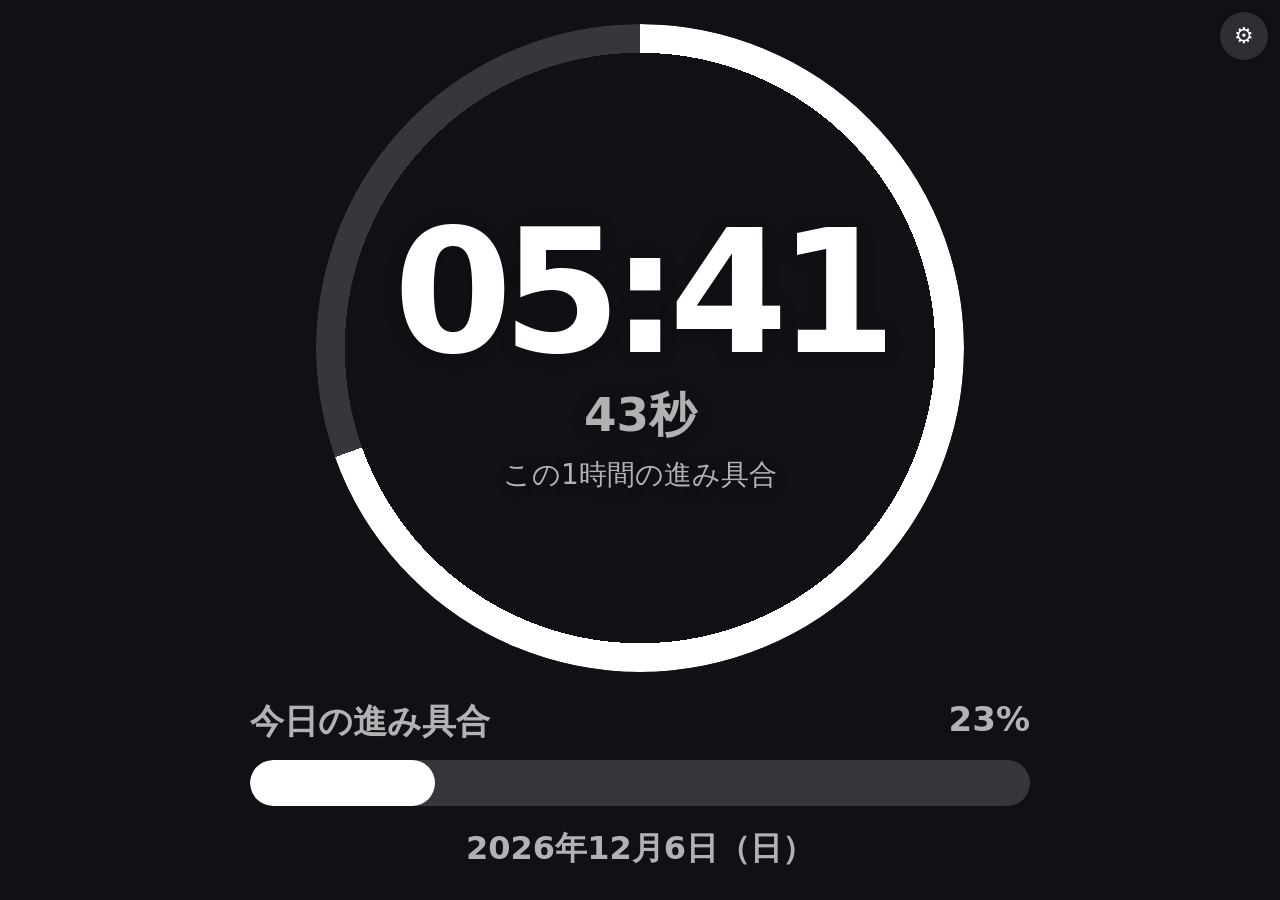
==== index.html @ ba96383a "Add files via upload" ====
<!doctype html>
<html lang="ja">
<head>
  <meta charset="utf-8" />
  <meta name="viewport" content="width=device-width, initial-scale=1, viewport-fit=cover" />
  <meta name="theme-color" content="#0f1115" />
  <meta name="apple-mobile-web-app-capable" content="yes" />
  <meta name="apple-mobile-web-app-status-bar-style" content="black-translucent" />
  <meta name="apple-mobile-web-app-title" content="見える時計" />

  <title>見える時計</title>

  <link rel="manifest" href="./manifest.json" />
  <link rel="apple-touch-icon" href="./apple-touch-icon.png" />
  <link rel="icon" href="./icon.svg" type="image/svg+xml" />
  <link rel="stylesheet" href="./style.css" />
</head>
<body>
  <div class="second-layer" id="secondLayer" aria-hidden="true"></div>

  <main class="clock" id="clock">
    <section class="ring" aria-label="この1時間の進み具合">
      <div class="ring-visual" id="hourRing" aria-hidden="true"></div>

      <div class="center">
        <div class="time" id="time">00:00</div>
        <div class="seconds" id="seconds">00秒</div>
        <div class="caption">この1時間の進み具合</div>
      </div>
    </section>

    <section class="day">
      <div class="day-head">
        <span>今日の進み具合</span>
        <span id="dayPercent">0%</span>
      </div>
      <div class="day-bar" aria-hidden="true">
        <div class="day-fill" id="dayFill"></div>
      </div>
      <div class="date" id="date">0000年0月0日</div>
    </section>
  </main>

  <div class="controls" id="controls">
    <button class="icon-button" id="settingsButton" type="button" aria-label="色の設定を開く">⚙</button>
  </div>

  <aside class="panel" id="panel" aria-label="色の設定">
    <div class="panel-title">色の設定</div>

    <label class="row">
      <span>背景</span>
      <input id="bgColor" type="color" />
    </label>

    <label class="row">
      <span>せり上がり</span>
      <input id="riseColor" type="color" />
    </label>

    <label class="row">
      <span>せり上がり濃さ</span>
      <input id="riseOpacity" type="range" min="0" max="45" step="1" />
    </label>

    <label class="row">
      <span>文字</span>
      <input id="textColor" type="color" />
    </label>

    <label class="row">
      <span>円・バー</span>
      <input id="accentColor" type="color" />
    </label>

    <button class="reset" id="resetButton" type="button">初期色に戻す</button>
  </aside>

  <script src="./script.js" defer></script>
</body>
</html>
---- style.css ----
:root {
  --bg: #0f1115;
  --text: #ffffff;
  --muted: rgba(255, 255, 255, 0.68);
  --track: rgba(255, 255, 255, 0.16);
  --accent: #ffffff;
  --rise: rgba(255, 255, 255, 0.14);
  --hour-deg: 0deg;
  --day-percent: 0%;
}

* {
  box-sizing: border-box;
}

html,
body {
  margin: 0;
  min-height: 100%;
  background: var(--bg);
  color: var(--text);
  font-family: system-ui, -apple-system, BlinkMacSystemFont, "Segoe UI", sans-serif;
}

body {
  width: 100vw;
  min-height: 100vh;
  min-height: 100svh;
  overflow: hidden;
  display: grid;
  place-items: center;
  padding:
    calc(14px + env(safe-area-inset-top))
    calc(14px + env(safe-area-inset-right))
    calc(14px + env(safe-area-inset-bottom))
    calc(14px + env(safe-area-inset-left));
}

.second-layer {
  position: fixed;
  inset: auto 0 0 0;
  height: 100vh;
  height: 100svh;
  background: var(--rise);
  transform: scaleY(0);
  transform-origin: bottom;
  animation: rise-minute 60s linear infinite;
  pointer-events: none;
  z-index: 0;
}

@keyframes rise-minute {
  from { transform: scaleY(0); }
  to { transform: scaleY(1); }
}

.clock {
  position: relative;
  z-index: 1;
  width: min(96vw, 980px);
  height: min(96svh, 980px);
  display: grid;
  grid-template-rows: minmax(0, 1fr) auto;
  gap: clamp(14px, 2.4vmin, 28px);
  align-items: center;
  justify-items: center;
}

.ring {
  position: relative;
  width: min(82vw, 72svh, 720px);
  aspect-ratio: 1;
  display: grid;
  place-items: center;
}

.ring-visual {
  position: absolute;
  inset: 0;
  border-radius: 50%;
  background: conic-gradient(var(--accent) var(--hour-deg), var(--track) 0deg);
  -webkit-mask: radial-gradient(farthest-side, transparent calc(100% - clamp(18px, 3.2vmin, 34px)), #000 0);
  mask: radial-gradient(farthest-side, transparent calc(100% - clamp(18px, 3.2vmin, 34px)), #000 0);
}

.center {
  width: 82%;
  text-align: center;
  line-height: 1;
  text-shadow: 0 2px 18px rgba(0, 0, 0, 0.2);
}

.time {
  font-size: clamp(76px, 19vmin, 180px);
  font-weight: 800;
  letter-spacing: -0.06em;
  font-variant-numeric: tabular-nums;
}

.seconds {
  margin-top: clamp(8px, 1.6vmin, 18px);
  font-size: clamp(24px, 5.2vmin, 52px);
  font-weight: 700;
  font-variant-numeric: tabular-nums;
  color: var(--muted);
}

.caption {
  margin-top: clamp(12px, 2.4vmin, 24px);
  font-size: clamp(15px, 3.2vmin, 28px);
  color: var(--muted);
}

.day {
  width: min(92vw, 780px);
  padding-bottom: clamp(4px, 1.2vmin, 14px);
}

.day-head {
  display: flex;
  justify-content: space-between;
  gap: 14px;
  margin-bottom: clamp(10px, 1.6vmin, 16px);
  font-size: clamp(18px, 3.8vmin, 34px);
  color: var(--muted);
  font-weight: 650;
}

.day-bar {
  height: clamp(24px, 5.2vmin, 46px);
  border-radius: 999px;
  overflow: hidden;
  background: var(--track);
}

.day-fill {
  height: 100%;
  width: var(--day-percent);
  border-radius: 999px;
  background: var(--accent);
  transition: width 0.25s linear;
}

.date {
  margin-top: clamp(14px, 2.4vmin, 24px);
  text-align: center;
  font-size: clamp(18px, 3.6vmin, 32px);
  color: var(--muted);
  font-weight: 650;
}

.controls {
  position: fixed;
  top: calc(12px + env(safe-area-inset-top));
  right: calc(12px + env(safe-area-inset-right));
  z-index: 5;
  display: flex;
  gap: 10px;
}

.icon-button {
  width: 48px;
  height: 48px;
  border: 0;
  border-radius: 999px;
  background: rgba(255, 255, 255, 0.13);
  color: var(--text);
  font-size: 22px;
  backdrop-filter: blur(10px);
  -webkit-backdrop-filter: blur(10px);
}

.panel {
  position: fixed;
  top: calc(70px + env(safe-area-inset-top));
  right: calc(12px + env(safe-area-inset-right));
  z-index: 6;
  width: min(320px, calc(100vw - 24px - env(safe-area-inset-left) - env(safe-area-inset-right)));
  max-height: calc(100svh - 90px - env(safe-area-inset-top) - env(safe-area-inset-bottom));
  overflow: auto;
  display: none;
  padding: 16px;
  border-radius: 20px;
  background: rgba(18, 20, 26, 0.84);
  color: white;
  box-shadow: 0 16px 48px rgba(0, 0, 0, 0.38);
  backdrop-filter: blur(16px);
  -webkit-backdrop-filter: blur(16px);
}

.panel.open {
  display: block;
}

.panel-title {
  margin-bottom: 12px;
  font-weight: 750;
}

.row {
  display: flex;
  align-items: center;
  justify-content: space-between;
  gap: 14px;
  margin: 12px 0;
  font-size: 15px;
}

input[type="color"] {
  width: 48px;
  height: 34px;
  border: 0;
  padding: 0;
  background: transparent;
}

input[type="range"] {
  width: 130px;
}

.reset {
  width: 100%;
  margin-top: 12px;
  padding: 12px 14px;
  border: 0;
  border-radius: 999px;
  background: rgba(255, 255, 255, 0.14);
  color: white;
  font-weight: 700;
}

.hide-ui .controls,
.hide-ui .panel {
  display: none !important;
}

@media (max-height: 620px) {
  .caption { display: none; }
  .date { margin-top: 10px; }
  .clock { gap: 10px; }
}

@media (prefers-reduced-motion: reduce) {
  .second-layer {
    animation: none;
  }
}
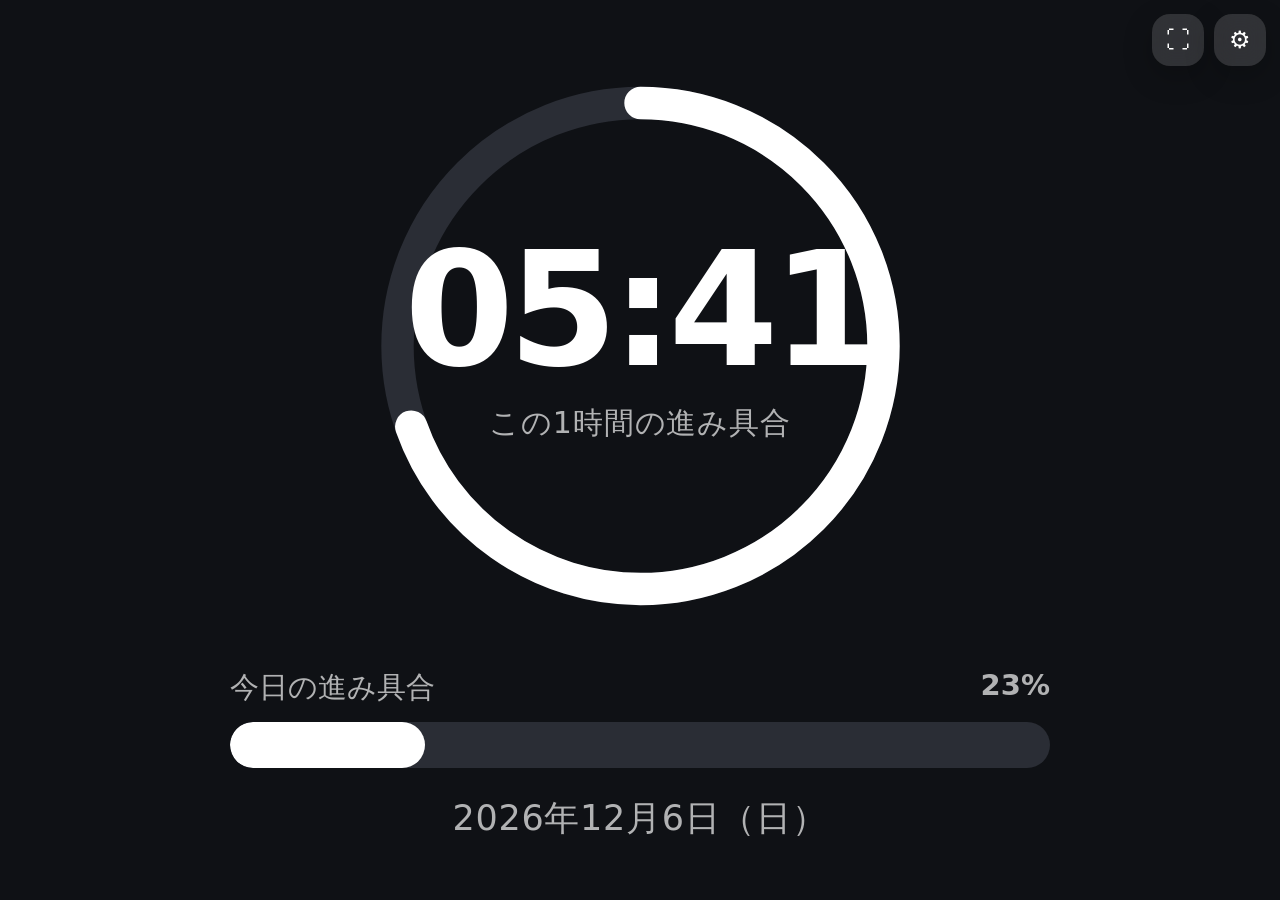
==== commit 42c13c6b: "Add files via upload" ====
--- a/index.html
+++ b/index.html
@@ -1,81 +1,103 @@
 <!doctype html>
 <html lang="ja">
 <head>
-  <meta charset="utf-8" />
-  <meta name="viewport" content="width=device-width, initial-scale=1, viewport-fit=cover" />
-  <meta name="theme-color" content="#0f1115" />
-  <meta name="apple-mobile-web-app-capable" content="yes" />
-  <meta name="apple-mobile-web-app-status-bar-style" content="black-translucent" />
-  <meta name="apple-mobile-web-app-title" content="見える時計" />
+  <meta charset="utf-8">
+  <meta name="viewport" content="width=device-width, viewport-fit=cover, initial-scale=1">
+  <meta name="theme-color" content="#0f1115">
+  <meta name="apple-mobile-web-app-capable" content="yes">
+  <meta name="apple-mobile-web-app-title" content="見える時計">
+  <meta name="apple-mobile-web-app-status-bar-style" content="black-translucent">
 
   <title>見える時計</title>
 
-  <link rel="manifest" href="./manifest.json" />
-  <link rel="apple-touch-icon" href="./apple-touch-icon.png" />
-  <link rel="icon" href="./icon.svg" type="image/svg+xml" />
-  <link rel="stylesheet" href="./style.css" />
+  <link rel="manifest" href="./manifest.json">
+  <link rel="apple-touch-icon" href="./apple-touch-icon.png">
+  <link rel="icon" href="./icon.svg" type="image/svg+xml">
+  <link rel="stylesheet" href="./style.css">
 </head>
 <body>
-  <div class="second-layer" id="secondLayer" aria-hidden="true"></div>
+  <div class="second-fill" id="secondFill" aria-hidden="true"></div>
 
-  <main class="clock" id="clock">
-    <section class="ring" aria-label="この1時間の進み具合">
-      <div class="ring-visual" id="hourRing" aria-hidden="true"></div>
+  <main class="app" id="app">
+    <section class="clock-area" aria-label="時計">
+      <div class="circle-wrap">
+        <svg class="hour-ring" viewBox="0 0 320 320" aria-hidden="true">
+          <circle class="ring-bg" cx="160" cy="160" r="135"></circle>
+          <circle class="ring-progress" id="hourCircle" cx="160" cy="160" r="135"></circle>
+        </svg>
 
-      <div class="center">
-        <div class="time" id="time">00:00</div>
-        <div class="seconds" id="seconds">00秒</div>
-        <div class="caption">この1時間の進み具合</div>
+        <div class="time-layer">
+          <div class="time" id="time">00:00</div>
+          <div class="sub-label">この1時間の進み具合</div>
+        </div>
       </div>
-    </section>
 
-    <section class="day">
-      <div class="day-head">
-        <span>今日の進み具合</span>
-        <span id="dayPercent">0%</span>
-      </div>
-      <div class="day-bar" aria-hidden="true">
-        <div class="day-fill" id="dayFill"></div>
-      </div>
+      <section class="day-section" aria-label="今日の進み具合">
+        <div class="day-label">
+          <span>今日の進み具合</span>
+          <span id="dayPercent">0%</span>
+        </div>
+        <div class="bar-bg">
+          <div class="bar-fill" id="dayBar"></div>
+        </div>
+      </section>
+
       <div class="date" id="date">0000年0月0日</div>
     </section>
   </main>
 
-  <div class="controls" id="controls">
-    <button class="icon-button" id="settingsButton" type="button" aria-label="色の設定を開く">⚙</button>
+  <div class="top-actions" id="topActions">
+    <button class="icon-button" id="fullscreenButton" type="button" aria-label="全画面">⛶</button>
+    <button class="icon-button" id="settingsButton" type="button" aria-label="設定">⚙</button>
   </div>
 
-  <aside class="panel" id="panel" aria-label="色の設定">
-    <div class="panel-title">色の設定</div>
+  <aside class="settings-panel" id="settingsPanel" aria-label="設定パネル">
+    <div class="panel-head">
+      <div>
+        <div class="panel-title">表示設定</div>
+        <div class="panel-note">ダブルタップでボタン非表示</div>
+      </div>
+      <button class="close-button" id="closeSettingsButton" type="button" aria-label="閉じる">×</button>
+    </div>
 
-    <label class="row">
-      <span>背景</span>
-      <input id="bgColor" type="color" />
+    <label class="setting-row">
+      <span>UIサイズ</span>
+      <input id="uiSize" type="range" min="80" max="140" step="1">
     </label>
 
-    <label class="row">
-      <span>せり上がり</span>
-      <input id="riseColor" type="color" />
+    <label class="setting-row">
+      <span>背景</span>
+      <input id="bgColor" type="color">
     </label>
 
-    <label class="row">
-      <span>せり上がり濃さ</span>
-      <input id="riseOpacity" type="range" min="0" max="45" step="1" />
+    <label class="setting-row">
+      <span>せり上がり</span>
+      <input id="riseColor" type="color">
     </label>
 
-    <label class="row">
-      <span>文字</span>
-      <input id="textColor" type="color" />
+    <label class="setting-row">
+      <span>せり上がり濃さ</span>
+      <input id="riseOpacity" type="range" min="0" max="45" step="1">
     </label>
 
-    <label class="row">
-      <span>円・バー</span>
-      <input id="accentColor" type="color" />
+    <label class="setting-row">
+      <span>文字</span>
+      <input id="textColor" type="color">
     </label>
 
-    <button class="reset" id="resetButton" type="button">初期色に戻す</button>
+    <label class="setting-row">
+      <span>円・バー</span>
+      <input id="accentColor" type="color">
+    </label>
+
+    <label class="setting-row">
+      <span>下地ライン</span>
+      <input id="lineColor" type="color">
+    </label>
+
+    <button class="reset-button" id="resetButton" type="button">初期設定に戻す</button>
   </aside>
 
-  <script src="./script.js" defer></script>
+  <script src="./script.js"></script>
 </body>
 </html>
--- a/style.css
+++ b/style.css
@@ -1,247 +1,316 @@
 :root {
-  --bg: #0f1115;
-  --text: #ffffff;
-  --muted: rgba(255, 255, 255, 0.68);
-  --track: rgba(255, 255, 255, 0.16);
-  --accent: #ffffff;
-  --rise: rgba(255, 255, 255, 0.14);
-  --hour-deg: 0deg;
-  --day-percent: 0%;
+  --bg-color: #0f1115;
+  --text-color: #ffffff;
+  --muted-color: rgba(255, 255, 255, 0.68);
+  --accent-color: #ffffff;
+  --line-bg-color: #2a2d35;
+  --rise-bg: rgba(255, 255, 255, 0.14);
+
+  --circle-size: 560px;
+  --time-size: 118px;
+  --label-size: 22px;
+  --date-size: 27px;
+  --day-label-size: 22px;
+  --bar-width: 680px;
+  --bar-height: 34px;
 }
 
 * {
   box-sizing: border-box;
 }
 
-html,
+html {
+  height: 100%;
+  background: var(--bg-color);
+}
+
 body {
   margin: 0;
   min-height: 100%;
-  background: var(--bg);
-  color: var(--text);
-  font-family: system-ui, -apple-system, BlinkMacSystemFont, "Segoe UI", sans-serif;
-}
-
-body {
-  width: 100vw;
-  min-height: 100vh;
-  min-height: 100svh;
+  min-height: 100dvh;
   overflow: hidden;
+  background: var(--bg-color);
+  color: var(--text-color);
+  font-family: system-ui, -apple-system, BlinkMacSystemFont, "Hiragino Sans", "Yu Gothic", sans-serif;
+  -webkit-font-smoothing: antialiased;
+  touch-action: manipulation;
+}
+
+.second-fill {
+  position: fixed;
+  left: 0;
+  bottom: 0;
+  width: 100%;
+  height: 0%;
+  background: var(--rise-bg);
+  pointer-events: none;
+  z-index: 0;
+  animation: riseMinute 60s linear infinite;
+  will-change: height;
+}
+
+@keyframes riseMinute {
+  from { height: 0%; }
+  to { height: 100%; }
+}
+
+.app {
+  position: relative;
+  z-index: 1;
+  min-height: 100dvh;
   display: grid;
   place-items: center;
-  padding:
-    calc(14px + env(safe-area-inset-top))
-    calc(14px + env(safe-area-inset-right))
-    calc(14px + env(safe-area-inset-bottom))
-    calc(14px + env(safe-area-inset-left));
-}
-
-.second-layer {
-  position: fixed;
-  inset: auto 0 0 0;
-  height: 100vh;
-  height: 100svh;
-  background: var(--rise);
-  transform: scaleY(0);
-  transform-origin: bottom;
-  animation: rise-minute 60s linear infinite;
-  pointer-events: none;
-  z-index: 0;
-}
-
-@keyframes rise-minute {
-  from { transform: scaleY(0); }
-  to { transform: scaleY(1); }
-}
-
-.clock {
+  padding: max(18px, env(safe-area-inset-top)) max(14px, env(safe-area-inset-right)) max(18px, env(safe-area-inset-bottom)) max(14px, env(safe-area-inset-left));
+}
+
+.clock-area {
+  width: min(96vw, 920px);
+  display: flex;
+  flex-direction: column;
+  align-items: center;
+  justify-content: center;
+}
+
+.circle-wrap {
   position: relative;
-  z-index: 1;
-  width: min(96vw, 980px);
-  height: min(96svh, 980px);
-  display: grid;
-  grid-template-rows: minmax(0, 1fr) auto;
-  gap: clamp(14px, 2.4vmin, 28px);
-  align-items: center;
-  justify-items: center;
-}
-
-.ring {
-  position: relative;
-  width: min(82vw, 72svh, 720px);
-  aspect-ratio: 1;
-  display: grid;
-  place-items: center;
-}
-
-.ring-visual {
+  width: var(--circle-size);
+  height: var(--circle-size);
+  max-width: 92vw;
+  max-height: 64dvh;
+  margin: 0 auto clamp(18px, 3.8dvh, 44px);
+}
+
+.hour-ring {
+  width: 100%;
+  height: 100%;
+  transform: rotate(-90deg);
+  overflow: visible;
+}
+
+.ring-bg,
+.ring-progress {
+  fill: none;
+  stroke-width: 18;
+}
+
+.ring-bg {
+  stroke: var(--line-bg-color);
+}
+
+.ring-progress {
+  stroke: var(--accent-color);
+  stroke-linecap: round;
+}
+
+.time-layer {
   position: absolute;
   inset: 0;
-  border-radius: 50%;
-  background: conic-gradient(var(--accent) var(--hour-deg), var(--track) 0deg);
-  -webkit-mask: radial-gradient(farthest-side, transparent calc(100% - clamp(18px, 3.2vmin, 34px)), #000 0);
-  mask: radial-gradient(farthest-side, transparent calc(100% - clamp(18px, 3.2vmin, 34px)), #000 0);
-}
-
-.center {
-  width: 82%;
-  text-align: center;
+  display: flex;
+  flex-direction: column;
+  align-items: center;
+  justify-content: center;
+  transform: translateY(-1%);
+}
+
+.time {
+  font-size: var(--time-size);
+  font-weight: 820;
+  line-height: 0.95;
+  letter-spacing: -0.04em;
+  font-variant-numeric: tabular-nums;
+}
+
+.sub-label {
+  margin-top: clamp(10px, 2dvh, 20px);
+  font-size: var(--label-size);
+  color: var(--muted-color);
+  letter-spacing: 0.03em;
+}
+
+.day-section {
+  width: var(--bar-width);
+  max-width: 90vw;
+}
+
+.day-label {
+  display: flex;
+  justify-content: space-between;
+  gap: 18px;
+  margin-bottom: clamp(8px, 1.6dvh, 14px);
+  color: var(--muted-color);
+  font-size: var(--day-label-size);
+  font-weight: 560;
+}
+
+.bar-bg {
+  width: 100%;
+  height: var(--bar-height);
+  overflow: hidden;
+  border-radius: 999px;
+  background: var(--line-bg-color);
+}
+
+.bar-fill {
+  width: 0%;
+  height: 100%;
+  border-radius: inherit;
+  background: var(--accent-color);
+  transition: width 0.18s linear;
+}
+
+.date {
+  margin-top: clamp(14px, 3dvh, 28px);
+  color: var(--muted-color);
+  font-size: var(--date-size);
+  font-weight: 540;
+  letter-spacing: 0.02em;
+}
+
+.top-actions {
+  position: fixed;
+  top: max(14px, env(safe-area-inset-top));
+  right: max(14px, env(safe-area-inset-right));
+  z-index: 4;
+  display: flex;
+  gap: 10px;
+  transition: opacity 0.18s ease, transform 0.18s ease;
+}
+
+.icon-button {
+  width: 52px;
+  height: 52px;
+  border: 0;
+  border-radius: 18px;
+  color: var(--text-color);
+  background: rgba(255, 255, 255, 0.14);
+  box-shadow: 0 10px 30px rgba(0,0,0,0.22);
+  backdrop-filter: blur(14px);
+  -webkit-backdrop-filter: blur(14px);
+  font-size: 24px;
   line-height: 1;
-  text-shadow: 0 2px 18px rgba(0, 0, 0, 0.2);
-}
-
-.time {
-  font-size: clamp(76px, 19vmin, 180px);
-  font-weight: 800;
-  letter-spacing: -0.06em;
-  font-variant-numeric: tabular-nums;
-}
-
-.seconds {
-  margin-top: clamp(8px, 1.6vmin, 18px);
-  font-size: clamp(24px, 5.2vmin, 52px);
-  font-weight: 700;
-  font-variant-numeric: tabular-nums;
-  color: var(--muted);
-}
-
-.caption {
-  margin-top: clamp(12px, 2.4vmin, 24px);
-  font-size: clamp(15px, 3.2vmin, 28px);
-  color: var(--muted);
-}
-
-.day {
-  width: min(92vw, 780px);
-  padding-bottom: clamp(4px, 1.2vmin, 14px);
-}
-
-.day-head {
-  display: flex;
+  cursor: pointer;
+}
+
+.settings-panel {
+  position: fixed;
+  top: calc(max(14px, env(safe-area-inset-top)) + 64px);
+  right: max(14px, env(safe-area-inset-right));
+  z-index: 5;
+  width: min(340px, calc(100vw - 28px));
+  max-height: calc(100dvh - 92px - env(safe-area-inset-bottom));
+  overflow: auto;
+  padding: 18px;
+  border-radius: 24px;
+  color: white;
+  background: rgba(18, 19, 24, 0.86);
+  box-shadow: 0 18px 60px rgba(0, 0, 0, 0.42);
+  backdrop-filter: blur(18px);
+  -webkit-backdrop-filter: blur(18px);
+  display: none;
+}
+
+.settings-panel.open {
+  display: block;
+}
+
+.panel-head {
+  display: flex;
+  align-items: flex-start;
   justify-content: space-between;
   gap: 14px;
-  margin-bottom: clamp(10px, 1.6vmin, 16px);
-  font-size: clamp(18px, 3.8vmin, 34px);
-  color: var(--muted);
-  font-weight: 650;
-}
-
-.day-bar {
-  height: clamp(24px, 5.2vmin, 46px);
-  border-radius: 999px;
-  overflow: hidden;
-  background: var(--track);
-}
-
-.day-fill {
-  height: 100%;
-  width: var(--day-percent);
-  border-radius: 999px;
-  background: var(--accent);
-  transition: width 0.25s linear;
-}
-
-.date {
-  margin-top: clamp(14px, 2.4vmin, 24px);
-  text-align: center;
-  font-size: clamp(18px, 3.6vmin, 32px);
-  color: var(--muted);
-  font-weight: 650;
-}
-
-.controls {
-  position: fixed;
-  top: calc(12px + env(safe-area-inset-top));
-  right: calc(12px + env(safe-area-inset-right));
-  z-index: 5;
-  display: flex;
-  gap: 10px;
-}
-
-.icon-button {
-  width: 48px;
-  height: 48px;
-  border: 0;
-  border-radius: 999px;
-  background: rgba(255, 255, 255, 0.13);
-  color: var(--text);
-  font-size: 22px;
-  backdrop-filter: blur(10px);
-  -webkit-backdrop-filter: blur(10px);
-}
-
-.panel {
-  position: fixed;
-  top: calc(70px + env(safe-area-inset-top));
-  right: calc(12px + env(safe-area-inset-right));
-  z-index: 6;
-  width: min(320px, calc(100vw - 24px - env(safe-area-inset-left) - env(safe-area-inset-right)));
-  max-height: calc(100svh - 90px - env(safe-area-inset-top) - env(safe-area-inset-bottom));
-  overflow: auto;
-  display: none;
-  padding: 16px;
-  border-radius: 20px;
-  background: rgba(18, 20, 26, 0.84);
-  color: white;
-  box-shadow: 0 16px 48px rgba(0, 0, 0, 0.38);
-  backdrop-filter: blur(16px);
-  -webkit-backdrop-filter: blur(16px);
-}
-
-.panel.open {
-  display: block;
+  margin-bottom: 14px;
 }
 
 .panel-title {
-  margin-bottom: 12px;
-  font-weight: 750;
-}
-
-.row {
-  display: flex;
-  align-items: center;
-  justify-content: space-between;
-  gap: 14px;
-  margin: 12px 0;
-  font-size: 15px;
-}
-
-input[type="color"] {
-  width: 48px;
+  font-size: 18px;
+  font-weight: 760;
+}
+
+.panel-note {
+  margin-top: 4px;
+  font-size: 12px;
+  color: rgba(255,255,255,0.56);
+}
+
+.close-button {
+  flex: 0 0 auto;
+  width: 34px;
   height: 34px;
   border: 0;
+  border-radius: 50%;
+  color: white;
+  background: rgba(255,255,255,0.14);
+  font-size: 22px;
+  line-height: 1;
+  cursor: pointer;
+}
+
+.setting-row {
+  display: grid;
+  grid-template-columns: 1fr auto;
+  align-items: center;
+  gap: 16px;
+  margin: 14px 0;
+  font-size: 15px;
+}
+
+input[type="color"] {
+  width: 50px;
+  height: 34px;
   padding: 0;
+  border: 0;
   background: transparent;
+  cursor: pointer;
 }
 
 input[type="range"] {
-  width: 130px;
-}
-
-.reset {
+  width: 142px;
+  accent-color: var(--accent-color);
+}
+
+.reset-button {
   width: 100%;
   margin-top: 12px;
   padding: 12px 14px;
   border: 0;
   border-radius: 999px;
-  background: rgba(255, 255, 255, 0.14);
   color: white;
-  font-weight: 700;
-}
-
-.hide-ui .controls,
-.hide-ui .panel {
-  display: none !important;
-}
-
-@media (max-height: 620px) {
-  .caption { display: none; }
-  .date { margin-top: 10px; }
-  .clock { gap: 10px; }
-}
-
-@media (prefers-reduced-motion: reduce) {
-  .second-layer {
-    animation: none;
-  }
-}
+  background: rgba(255,255,255,0.16);
+  font-size: 15px;
+  font-weight: 650;
+  cursor: pointer;
+}
+
+.ui-hidden .top-actions,
+.ui-hidden .settings-panel {
+  opacity: 0;
+  pointer-events: none;
+  transform: translateY(-8px);
+}
+
+@media (orientation: landscape) and (max-height: 560px) {
+  .clock-area {
+    transform: translateY(4px);
+  }
+
+  .circle-wrap {
+    max-height: 58dvh;
+    margin-bottom: 12px;
+  }
+
+  .date {
+    margin-top: 10px;
+  }
+}
+
+@media (max-width: 420px) {
+  .icon-button {
+    width: 48px;
+    height: 48px;
+    border-radius: 16px;
+  }
+
+  .settings-panel {
+    top: calc(max(12px, env(safe-area-inset-top)) + 58px);
+  }
+}
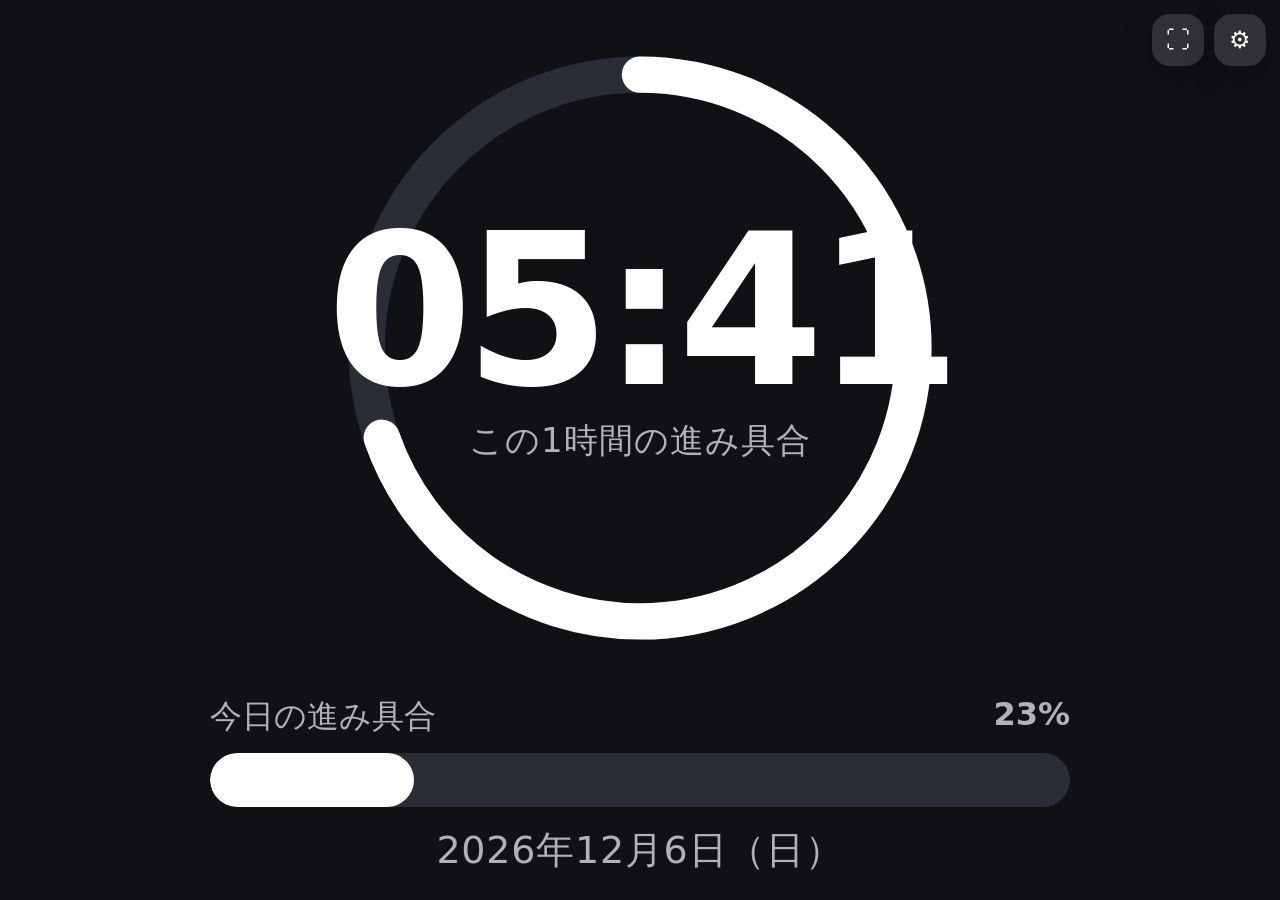
==== commit 57053539: "Add files via upload" ====
--- a/index.html
+++ b/index.html
@@ -62,7 +62,7 @@
 
     <label class="setting-row">
       <span>UIサイズ</span>
-      <input id="uiSize" type="range" min="80" max="140" step="1">
+      <input id="uiSize" type="range" min="90" max="180" step="1">
     </label>
 
     <label class="setting-row">
--- a/style.css
+++ b/style.css
@@ -6,13 +6,13 @@
   --line-bg-color: #2a2d35;
   --rise-bg: rgba(255, 255, 255, 0.14);
 
-  --circle-size: 560px;
-  --time-size: 118px;
-  --label-size: 22px;
-  --date-size: 27px;
-  --day-label-size: 22px;
-  --bar-width: 680px;
-  --bar-height: 34px;
+  --circle-size: 620px;
+  --time-size: 150px;
+  --label-size: 24px;
+  --date-size: 29px;
+  --day-label-size: 24px;
+  --bar-width: 760px;
+  --bar-height: 38px;
 }
 
 * {
@@ -60,11 +60,11 @@
   min-height: 100dvh;
   display: grid;
   place-items: center;
-  padding: max(18px, env(safe-area-inset-top)) max(14px, env(safe-area-inset-right)) max(18px, env(safe-area-inset-bottom)) max(14px, env(safe-area-inset-left));
+  padding: max(10px, env(safe-area-inset-top)) max(6px, env(safe-area-inset-right)) max(10px, env(safe-area-inset-bottom)) max(6px, env(safe-area-inset-left));
 }
 
 .clock-area {
-  width: min(96vw, 920px);
+  width: min(100vw, 980px);
   display: flex;
   flex-direction: column;
   align-items: center;
@@ -75,9 +75,9 @@
   position: relative;
   width: var(--circle-size);
   height: var(--circle-size);
-  max-width: 92vw;
-  max-height: 64dvh;
-  margin: 0 auto clamp(18px, 3.8dvh, 44px);
+  max-width: 98vw;
+  max-height: 72dvh;
+  margin: 0 auto clamp(10px, 2.5dvh, 30px);
 }
 
 .hour-ring {
@@ -115,13 +115,13 @@
 .time {
   font-size: var(--time-size);
   font-weight: 820;
-  line-height: 0.95;
+  line-height: 0.88;
   letter-spacing: -0.04em;
   font-variant-numeric: tabular-nums;
 }
 
 .sub-label {
-  margin-top: clamp(10px, 2dvh, 20px);
+  margin-top: clamp(8px, 1.5dvh, 16px);
   font-size: var(--label-size);
   color: var(--muted-color);
   letter-spacing: 0.03em;
@@ -129,7 +129,7 @@
 
 .day-section {
   width: var(--bar-width);
-  max-width: 90vw;
+  max-width: 96vw;
 }
 
 .day-label {
@@ -159,7 +159,7 @@
 }
 
 .date {
-  margin-top: clamp(14px, 3dvh, 28px);
+  margin-top: clamp(10px, 2dvh, 20px);
   color: var(--muted-color);
   font-size: var(--date-size);
   font-weight: 540;
@@ -314,3 +314,19 @@
     top: calc(max(12px, env(safe-area-inset-top)) + 58px);
   }
 }
+
+
+/* スマホでは時刻を最優先で大きく見せる */
+@media (max-width: 480px) {
+  .sub-label {
+    font-size: max(16px, var(--label-size));
+  }
+
+  .day-section {
+    max-width: 96vw;
+  }
+
+  .date {
+    font-size: max(20px, var(--date-size));
+  }
+}
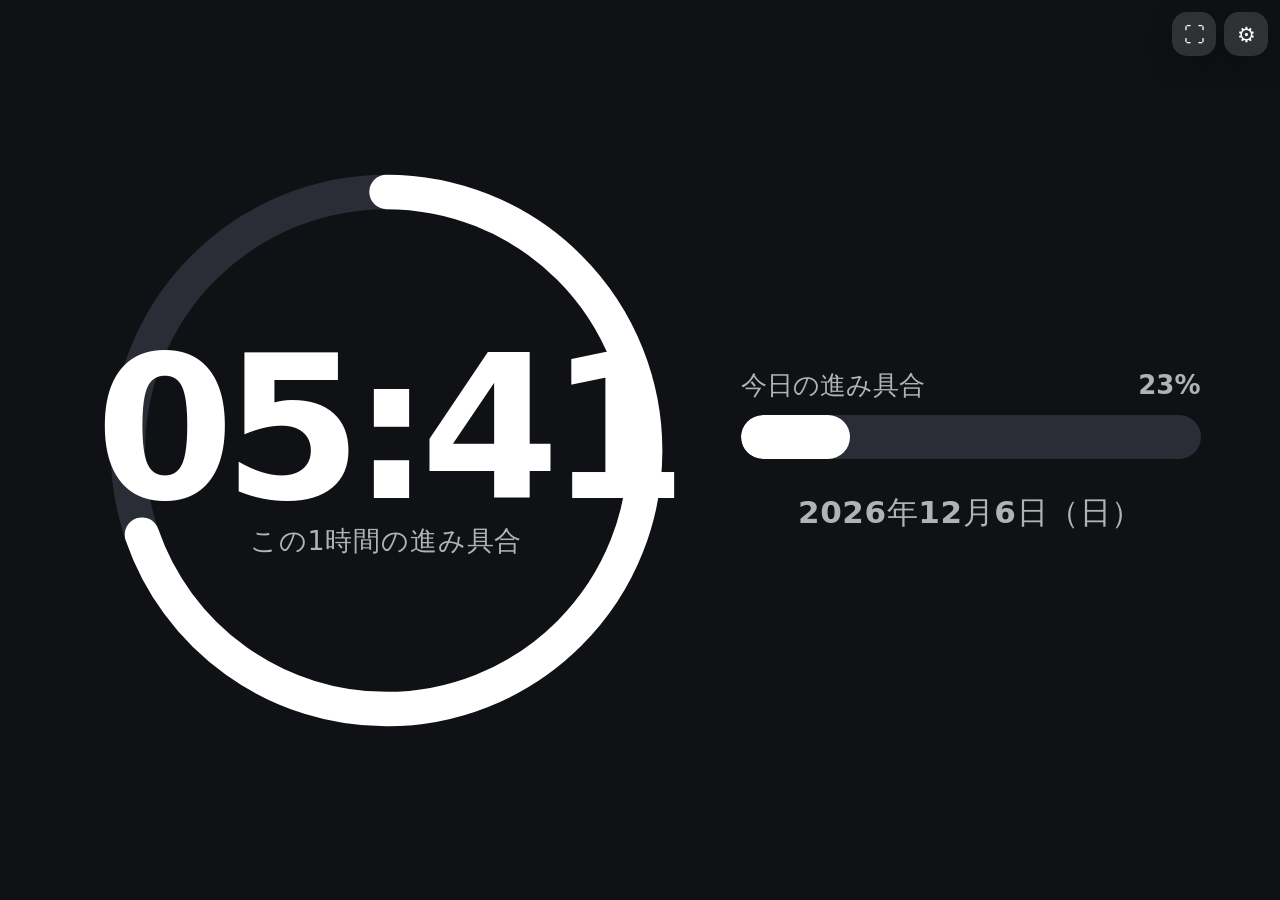
==== commit 0bd0349c: "Add files via upload" ====
--- a/index.html
+++ b/index.html
@@ -16,87 +16,91 @@
   <link rel="stylesheet" href="./style.css">
 </head>
 <body>
-  <div class="second-fill" id="secondFill" aria-hidden="true"></div>
+  <div class="landscape-stage" id="landscapeStage">
+    <div class="second-fill" id="secondFill" aria-hidden="true"></div>
 
-  <main class="app" id="app">
-    <section class="clock-area" aria-label="時計">
-      <div class="circle-wrap">
-        <svg class="hour-ring" viewBox="0 0 320 320" aria-hidden="true">
-          <circle class="ring-bg" cx="160" cy="160" r="135"></circle>
-          <circle class="ring-progress" id="hourCircle" cx="160" cy="160" r="135"></circle>
-        </svg>
+    <main class="app" id="app">
+      <section class="clock-area" aria-label="時計">
+        <div class="circle-wrap">
+          <svg class="hour-ring" viewBox="0 0 320 320" aria-hidden="true">
+            <circle class="ring-bg" cx="160" cy="160" r="135"></circle>
+            <circle class="ring-progress" id="hourCircle" cx="160" cy="160" r="135"></circle>
+          </svg>
 
-        <div class="time-layer">
-          <div class="time" id="time">00:00</div>
-          <div class="sub-label">この1時間の進み具合</div>
+          <div class="time-layer">
+            <div class="time" id="time">00:00</div>
+            <div class="sub-label">この1時間の進み具合</div>
+          </div>
         </div>
+
+        <div class="side-area">
+          <section class="day-section" aria-label="今日の進み具合">
+            <div class="day-label">
+              <span>今日の進み具合</span>
+              <span id="dayPercent">0%</span>
+            </div>
+            <div class="bar-bg">
+              <div class="bar-fill" id="dayBar"></div>
+            </div>
+          </section>
+
+          <div class="date" id="date">0000年0月0日</div>
+        </div>
+      </section>
+    </main>
+
+    <div class="top-actions" id="topActions">
+      <button class="icon-button" id="fullscreenButton" type="button" aria-label="全画面">⛶</button>
+      <button class="icon-button" id="settingsButton" type="button" aria-label="設定">⚙</button>
+    </div>
+
+    <aside class="settings-panel" id="settingsPanel" aria-label="設定パネル">
+      <div class="panel-head">
+        <div>
+          <div class="panel-title">表示設定</div>
+          <div class="panel-note">ダブルタップでボタン非表示</div>
+        </div>
+        <button class="close-button" id="closeSettingsButton" type="button" aria-label="閉じる">×</button>
       </div>
 
-      <section class="day-section" aria-label="今日の進み具合">
-        <div class="day-label">
-          <span>今日の進み具合</span>
-          <span id="dayPercent">0%</span>
-        </div>
-        <div class="bar-bg">
-          <div class="bar-fill" id="dayBar"></div>
-        </div>
-      </section>
+      <label class="setting-row">
+        <span>UIサイズ</span>
+        <input id="uiSize" type="range" min="85" max="160" step="1">
+      </label>
 
-      <div class="date" id="date">0000年0月0日</div>
-    </section>
-  </main>
+      <label class="setting-row">
+        <span>背景</span>
+        <input id="bgColor" type="color">
+      </label>
 
-  <div class="top-actions" id="topActions">
-    <button class="icon-button" id="fullscreenButton" type="button" aria-label="全画面">⛶</button>
-    <button class="icon-button" id="settingsButton" type="button" aria-label="設定">⚙</button>
+      <label class="setting-row">
+        <span>せり上がり</span>
+        <input id="riseColor" type="color">
+      </label>
+
+      <label class="setting-row">
+        <span>せり上がり濃さ</span>
+        <input id="riseOpacity" type="range" min="0" max="45" step="1">
+      </label>
+
+      <label class="setting-row">
+        <span>文字</span>
+        <input id="textColor" type="color">
+      </label>
+
+      <label class="setting-row">
+        <span>円・バー</span>
+        <input id="accentColor" type="color">
+      </label>
+
+      <label class="setting-row">
+        <span>下地ライン</span>
+        <input id="lineColor" type="color">
+      </label>
+
+      <button class="reset-button" id="resetButton" type="button">初期設定に戻す</button>
+    </aside>
   </div>
-
-  <aside class="settings-panel" id="settingsPanel" aria-label="設定パネル">
-    <div class="panel-head">
-      <div>
-        <div class="panel-title">表示設定</div>
-        <div class="panel-note">ダブルタップでボタン非表示</div>
-      </div>
-      <button class="close-button" id="closeSettingsButton" type="button" aria-label="閉じる">×</button>
-    </div>
-
-    <label class="setting-row">
-      <span>UIサイズ</span>
-      <input id="uiSize" type="range" min="90" max="180" step="1">
-    </label>
-
-    <label class="setting-row">
-      <span>背景</span>
-      <input id="bgColor" type="color">
-    </label>
-
-    <label class="setting-row">
-      <span>せり上がり</span>
-      <input id="riseColor" type="color">
-    </label>
-
-    <label class="setting-row">
-      <span>せり上がり濃さ</span>
-      <input id="riseOpacity" type="range" min="0" max="45" step="1">
-    </label>
-
-    <label class="setting-row">
-      <span>文字</span>
-      <input id="textColor" type="color">
-    </label>
-
-    <label class="setting-row">
-      <span>円・バー</span>
-      <input id="accentColor" type="color">
-    </label>
-
-    <label class="setting-row">
-      <span>下地ライン</span>
-      <input id="lineColor" type="color">
-    </label>
-
-    <button class="reset-button" id="resetButton" type="button">初期設定に戻す</button>
-  </aside>
 
   <script src="./script.js"></script>
 </body>
--- a/style.css
+++ b/style.css
@@ -6,45 +6,70 @@
   --line-bg-color: #2a2d35;
   --rise-bg: rgba(255, 255, 255, 0.14);
 
-  --circle-size: 620px;
-  --time-size: 150px;
-  --label-size: 24px;
-  --date-size: 29px;
-  --day-label-size: 24px;
-  --bar-width: 760px;
-  --bar-height: 38px;
+  --circle-size: 360px;
+  --time-size: 122px;
+  --label-size: 18px;
+  --date-size: 24px;
+  --day-label-size: 20px;
+  --bar-width: 320px;
+  --bar-height: 30px;
+  --stage-gap: 34px;
+  --side-width: 320px;
 }
 
 * {
   box-sizing: border-box;
 }
 
-html {
+html,
+body {
+  margin: 0;
+  width: 100%;
   height: 100%;
   background: var(--bg-color);
+  overflow: hidden;
 }
 
 body {
-  margin: 0;
-  min-height: 100%;
-  min-height: 100dvh;
-  overflow: hidden;
-  background: var(--bg-color);
   color: var(--text-color);
   font-family: system-ui, -apple-system, BlinkMacSystemFont, "Hiragino Sans", "Yu Gothic", sans-serif;
   -webkit-font-smoothing: antialiased;
   touch-action: manipulation;
 }
 
+/* この箱ごと横画面アプリとして扱う */
+.landscape-stage {
+  position: fixed;
+  inset: 0;
+  width: 100vw;
+  height: 100dvh;
+  overflow: hidden;
+  background: var(--bg-color);
+  color: var(--text-color);
+}
+
+/* 縦持ちでも、アプリ全体を横画面として回転表示 */
+@media (orientation: portrait) {
+  .landscape-stage {
+    left: 50%;
+    top: 50%;
+    inset: auto;
+    width: 100dvh;
+    height: 100dvw;
+    transform: translate(-50%, -50%) rotate(90deg);
+    transform-origin: center center;
+  }
+}
+
 .second-fill {
-  position: fixed;
+  position: absolute;
   left: 0;
   bottom: 0;
+  z-index: 0;
   width: 100%;
   height: 0%;
   background: var(--rise-bg);
   pointer-events: none;
-  z-index: 0;
   animation: riseMinute 60s linear infinite;
   will-change: height;
 }
@@ -55,18 +80,20 @@
 }
 
 .app {
-  position: relative;
+  position: absolute;
+  inset: 0;
   z-index: 1;
-  min-height: 100dvh;
   display: grid;
   place-items: center;
-  padding: max(10px, env(safe-area-inset-top)) max(6px, env(safe-area-inset-right)) max(10px, env(safe-area-inset-bottom)) max(6px, env(safe-area-inset-left));
+  padding: max(12px, env(safe-area-inset-top)) max(14px, env(safe-area-inset-right)) max(12px, env(safe-area-inset-bottom)) max(14px, env(safe-area-inset-left));
 }
 
 .clock-area {
-  width: min(100vw, 980px);
-  display: flex;
-  flex-direction: column;
+  width: min(calc(100% - 24px), 1180px);
+  height: min(calc(100% - 20px), 720px);
+  display: grid;
+  grid-template-columns: var(--circle-size) var(--side-width);
+  column-gap: var(--stage-gap);
   align-items: center;
   justify-content: center;
 }
@@ -75,9 +102,8 @@
   position: relative;
   width: var(--circle-size);
   height: var(--circle-size);
-  max-width: 98vw;
-  max-height: 72dvh;
-  margin: 0 auto clamp(10px, 2.5dvh, 30px);
+  min-width: 0;
+  min-height: 0;
 }
 
 .hour-ring {
@@ -109,37 +135,51 @@
   flex-direction: column;
   align-items: center;
   justify-content: center;
-  transform: translateY(-1%);
 }
 
 .time {
   font-size: var(--time-size);
   font-weight: 820;
-  line-height: 0.88;
-  letter-spacing: -0.04em;
+  line-height: 0.86;
+  letter-spacing: -0.055em;
   font-variant-numeric: tabular-nums;
+  white-space: nowrap;
 }
 
 .sub-label {
-  margin-top: clamp(8px, 1.5dvh, 16px);
+  max-width: 88%;
+  margin-top: 10px;
+  color: var(--muted-color);
   font-size: var(--label-size);
-  color: var(--muted-color);
+  line-height: 1.2;
   letter-spacing: 0.03em;
+  text-align: center;
+  white-space: nowrap;
+}
+
+.side-area {
+  width: var(--side-width);
+  min-width: 0;
+  display: flex;
+  flex-direction: column;
+  justify-content: center;
+  gap: clamp(18px, 4dvh, 34px);
 }
 
 .day-section {
-  width: var(--bar-width);
-  max-width: 96vw;
+  width: 100%;
 }
 
 .day-label {
   display: flex;
   justify-content: space-between;
-  gap: 18px;
-  margin-bottom: clamp(8px, 1.6dvh, 14px);
+  align-items: baseline;
+  gap: 16px;
+  margin-bottom: 12px;
   color: var(--muted-color);
   font-size: var(--day-label-size);
-  font-weight: 560;
+  font-weight: 580;
+  white-space: nowrap;
 }
 
 .bar-bg {
@@ -159,50 +199,52 @@
 }
 
 .date {
-  margin-top: clamp(10px, 2dvh, 20px);
   color: var(--muted-color);
   font-size: var(--date-size);
-  font-weight: 540;
+  font-weight: 560;
+  line-height: 1.25;
   letter-spacing: 0.02em;
+  text-align: center;
+  white-space: nowrap;
 }
 
 .top-actions {
-  position: fixed;
-  top: max(14px, env(safe-area-inset-top));
-  right: max(14px, env(safe-area-inset-right));
+  position: absolute;
+  top: max(12px, env(safe-area-inset-top));
+  right: max(12px, env(safe-area-inset-right));
   z-index: 4;
   display: flex;
-  gap: 10px;
+  gap: 8px;
   transition: opacity 0.18s ease, transform 0.18s ease;
 }
 
 .icon-button {
-  width: 52px;
-  height: 52px;
+  width: 44px;
+  height: 44px;
   border: 0;
-  border-radius: 18px;
+  border-radius: 15px;
   color: var(--text-color);
   background: rgba(255, 255, 255, 0.14);
   box-shadow: 0 10px 30px rgba(0,0,0,0.22);
   backdrop-filter: blur(14px);
   -webkit-backdrop-filter: blur(14px);
-  font-size: 24px;
+  font-size: 21px;
   line-height: 1;
   cursor: pointer;
 }
 
 .settings-panel {
-  position: fixed;
-  top: calc(max(14px, env(safe-area-inset-top)) + 64px);
-  right: max(14px, env(safe-area-inset-right));
+  position: absolute;
+  top: max(64px, calc(env(safe-area-inset-top) + 62px));
+  right: max(12px, env(safe-area-inset-right));
   z-index: 5;
-  width: min(340px, calc(100vw - 28px));
-  max-height: calc(100dvh - 92px - env(safe-area-inset-bottom));
+  width: min(320px, calc(100% - 24px));
+  max-height: calc(100% - 76px - env(safe-area-inset-bottom));
   overflow: auto;
-  padding: 18px;
-  border-radius: 24px;
+  padding: 16px;
+  border-radius: 22px;
   color: white;
-  background: rgba(18, 19, 24, 0.86);
+  background: rgba(18, 19, 24, 0.88);
   box-shadow: 0 18px 60px rgba(0, 0, 0, 0.42);
   backdrop-filter: blur(18px);
   -webkit-backdrop-filter: blur(18px);
@@ -218,11 +260,11 @@
   align-items: flex-start;
   justify-content: space-between;
   gap: 14px;
-  margin-bottom: 14px;
+  margin-bottom: 12px;
 }
 
 .panel-title {
-  font-size: 18px;
+  font-size: 17px;
   font-weight: 760;
 }
 
@@ -249,9 +291,9 @@
   display: grid;
   grid-template-columns: 1fr auto;
   align-items: center;
-  gap: 16px;
-  margin: 14px 0;
-  font-size: 15px;
+  gap: 14px;
+  margin: 12px 0;
+  font-size: 14px;
 }
 
 input[type="color"] {
@@ -264,19 +306,19 @@
 }
 
 input[type="range"] {
-  width: 142px;
+  width: 138px;
   accent-color: var(--accent-color);
 }
 
 .reset-button {
   width: 100%;
-  margin-top: 12px;
-  padding: 12px 14px;
+  margin-top: 10px;
+  padding: 11px 14px;
   border: 0;
   border-radius: 999px;
   color: white;
   background: rgba(255,255,255,0.16);
-  font-size: 15px;
+  font-size: 14px;
   font-weight: 650;
   cursor: pointer;
 }
@@ -288,45 +330,25 @@
   transform: translateY(-8px);
 }
 
-@media (orientation: landscape) and (max-height: 560px) {
-  .clock-area {
-    transform: translateY(4px);
-  }
-
-  .circle-wrap {
-    max-height: 58dvh;
-    margin-bottom: 12px;
-  }
-
-  .date {
-    margin-top: 10px;
-  }
-}
-
-@media (max-width: 420px) {
+/* かなり小さい横画面では、下の説明より時計の見やすさを優先 */
+@media (max-height: 360px) {
+  .sub-label {
+    margin-top: 7px;
+  }
+
+  .side-area {
+    gap: 14px;
+  }
+
   .icon-button {
-    width: 48px;
-    height: 48px;
-    border-radius: 16px;
+    width: 40px;
+    height: 40px;
+    border-radius: 14px;
+    font-size: 19px;
   }
 
   .settings-panel {
-    top: calc(max(12px, env(safe-area-inset-top)) + 58px);
-  }
-}
-
-
-/* スマホでは時刻を最優先で大きく見せる */
-@media (max-width: 480px) {
-  .sub-label {
-    font-size: max(16px, var(--label-size));
-  }
-
-  .day-section {
-    max-width: 96vw;
-  }
-
-  .date {
-    font-size: max(20px, var(--date-size));
-  }
-}
+    top: 54px;
+    max-height: calc(100% - 62px);
+  }
+}
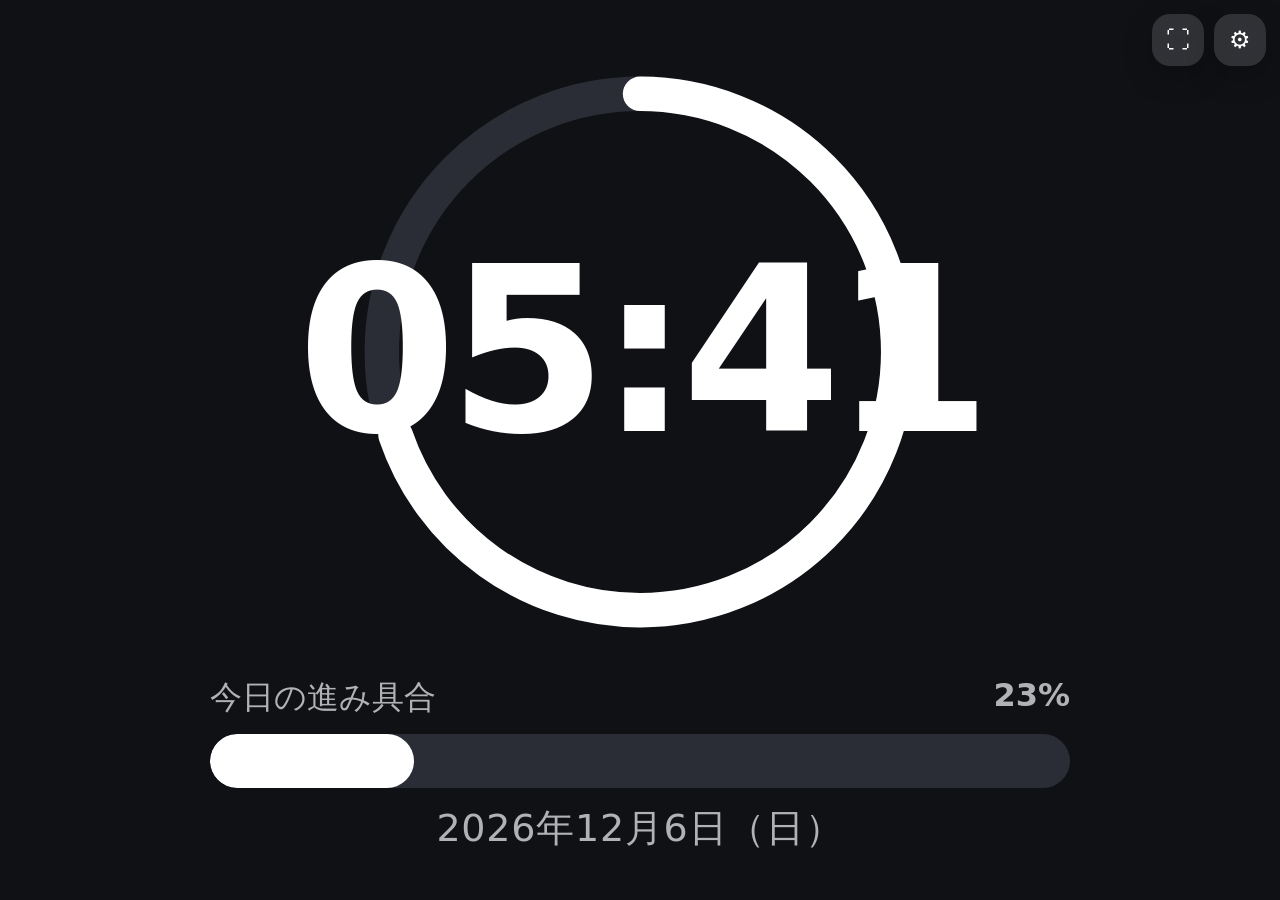
==== commit d42d557a: "Add files via upload" ====
--- a/index.html
+++ b/index.html
@@ -16,91 +16,86 @@
   <link rel="stylesheet" href="./style.css">
 </head>
 <body>
-  <div class="landscape-stage" id="landscapeStage">
-    <div class="second-fill" id="secondFill" aria-hidden="true"></div>
+  <div class="second-fill" id="secondFill" aria-hidden="true"></div>
 
-    <main class="app" id="app">
-      <section class="clock-area" aria-label="時計">
-        <div class="circle-wrap">
-          <svg class="hour-ring" viewBox="0 0 320 320" aria-hidden="true">
-            <circle class="ring-bg" cx="160" cy="160" r="135"></circle>
-            <circle class="ring-progress" id="hourCircle" cx="160" cy="160" r="135"></circle>
-          </svg>
+  <main class="app" id="app">
+    <section class="clock-area" aria-label="時計">
+      <div class="circle-wrap">
+        <svg class="hour-ring" viewBox="0 0 320 320" aria-hidden="true">
+          <circle class="ring-bg" cx="160" cy="160" r="135"></circle>
+          <circle class="ring-progress" id="hourCircle" cx="160" cy="160" r="135"></circle>
+        </svg>
 
-          <div class="time-layer">
-            <div class="time" id="time">00:00</div>
-            <div class="sub-label">この1時間の進み具合</div>
-          </div>
+        <div class="time-layer">
+          <div class="time" id="time">00:00</div>
         </div>
+      </div>
 
-        <div class="side-area">
-          <section class="day-section" aria-label="今日の進み具合">
-            <div class="day-label">
-              <span>今日の進み具合</span>
-              <span id="dayPercent">0%</span>
-            </div>
-            <div class="bar-bg">
-              <div class="bar-fill" id="dayBar"></div>
-            </div>
-          </section>
-
-          <div class="date" id="date">0000年0月0日</div>
+      <section class="day-section" aria-label="今日の進み具合">
+        <div class="day-label">
+          <span>今日の進み具合</span>
+          <span id="dayPercent">0%</span>
+        </div>
+        <div class="bar-bg">
+          <div class="bar-fill" id="dayBar"></div>
         </div>
       </section>
-    </main>
 
-    <div class="top-actions" id="topActions">
-      <button class="icon-button" id="fullscreenButton" type="button" aria-label="全画面">⛶</button>
-      <button class="icon-button" id="settingsButton" type="button" aria-label="設定">⚙</button>
+      <div class="date" id="date">0000年0月0日</div>
+    </section>
+  </main>
+
+  <div class="top-actions" id="topActions">
+    <button class="icon-button" id="fullscreenButton" type="button" aria-label="全画面">⛶</button>
+    <button class="icon-button" id="settingsButton" type="button" aria-label="設定">⚙</button>
+  </div>
+
+  <aside class="settings-panel" id="settingsPanel" aria-label="設定パネル">
+    <div class="panel-head">
+      <div>
+        <div class="panel-title">表示設定</div>
+        <div class="panel-note">ダブルタップでボタン非表示</div>
+      </div>
+      <button class="close-button" id="closeSettingsButton" type="button" aria-label="閉じる">×</button>
     </div>
 
-    <aside class="settings-panel" id="settingsPanel" aria-label="設定パネル">
-      <div class="panel-head">
-        <div>
-          <div class="panel-title">表示設定</div>
-          <div class="panel-note">ダブルタップでボタン非表示</div>
-        </div>
-        <button class="close-button" id="closeSettingsButton" type="button" aria-label="閉じる">×</button>
-      </div>
+    <label class="setting-row">
+      <span>UIサイズ</span>
+      <input id="uiSize" type="range" min="90" max="180" step="1">
+    </label>
 
-      <label class="setting-row">
-        <span>UIサイズ</span>
-        <input id="uiSize" type="range" min="85" max="160" step="1">
-      </label>
+    <label class="setting-row">
+      <span>背景</span>
+      <input id="bgColor" type="color">
+    </label>
 
-      <label class="setting-row">
-        <span>背景</span>
-        <input id="bgColor" type="color">
-      </label>
+    <label class="setting-row">
+      <span>せり上がり</span>
+      <input id="riseColor" type="color">
+    </label>
 
-      <label class="setting-row">
-        <span>せり上がり</span>
-        <input id="riseColor" type="color">
-      </label>
+    <label class="setting-row">
+      <span>せり上がり濃さ</span>
+      <input id="riseOpacity" type="range" min="0" max="45" step="1">
+    </label>
 
-      <label class="setting-row">
-        <span>せり上がり濃さ</span>
-        <input id="riseOpacity" type="range" min="0" max="45" step="1">
-      </label>
+    <label class="setting-row">
+      <span>文字</span>
+      <input id="textColor" type="color">
+    </label>
 
-      <label class="setting-row">
-        <span>文字</span>
-        <input id="textColor" type="color">
-      </label>
+    <label class="setting-row">
+      <span>円・バー</span>
+      <input id="accentColor" type="color">
+    </label>
 
-      <label class="setting-row">
-        <span>円・バー</span>
-        <input id="accentColor" type="color">
-      </label>
+    <label class="setting-row">
+      <span>下地ライン</span>
+      <input id="lineColor" type="color">
+    </label>
 
-      <label class="setting-row">
-        <span>下地ライン</span>
-        <input id="lineColor" type="color">
-      </label>
-
-      <button class="reset-button" id="resetButton" type="button">初期設定に戻す</button>
-    </aside>
-  </div>
+    <button class="reset-button" id="resetButton" type="button">初期設定に戻す</button>
+  </aside>
 
   <script src="./script.js"></script>
 </body>
--- a/style.css
+++ b/style.css
@@ -6,70 +6,44 @@
   --line-bg-color: #2a2d35;
   --rise-bg: rgba(255, 255, 255, 0.14);
 
-  --circle-size: 360px;
-  --time-size: 122px;
-  --label-size: 18px;
-  --date-size: 24px;
-  --day-label-size: 20px;
-  --bar-width: 320px;
-  --bar-height: 30px;
-  --stage-gap: 34px;
-  --side-width: 320px;
+  --circle-size: 640px;
+  --time-size: 166px;
+  --date-size: 29px;
+  --day-label-size: 24px;
+  --bar-width: 760px;
+  --bar-height: 38px;
 }
 
 * {
   box-sizing: border-box;
 }
 
-html,
+html {
+  height: 100%;
+  background: var(--bg-color);
+}
+
 body {
   margin: 0;
-  width: 100%;
-  height: 100%;
+  min-height: 100%;
+  min-height: 100dvh;
+  overflow: hidden;
   background: var(--bg-color);
-  overflow: hidden;
-}
-
-body {
   color: var(--text-color);
   font-family: system-ui, -apple-system, BlinkMacSystemFont, "Hiragino Sans", "Yu Gothic", sans-serif;
   -webkit-font-smoothing: antialiased;
   touch-action: manipulation;
 }
 
-/* この箱ごと横画面アプリとして扱う */
-.landscape-stage {
+.second-fill {
   position: fixed;
-  inset: 0;
-  width: 100vw;
-  height: 100dvh;
-  overflow: hidden;
-  background: var(--bg-color);
-  color: var(--text-color);
-}
-
-/* 縦持ちでも、アプリ全体を横画面として回転表示 */
-@media (orientation: portrait) {
-  .landscape-stage {
-    left: 50%;
-    top: 50%;
-    inset: auto;
-    width: 100dvh;
-    height: 100dvw;
-    transform: translate(-50%, -50%) rotate(90deg);
-    transform-origin: center center;
-  }
-}
-
-.second-fill {
-  position: absolute;
   left: 0;
   bottom: 0;
-  z-index: 0;
   width: 100%;
   height: 0%;
   background: var(--rise-bg);
   pointer-events: none;
+  z-index: 0;
   animation: riseMinute 60s linear infinite;
   will-change: height;
 }
@@ -80,20 +54,18 @@
 }
 
 .app {
-  position: absolute;
-  inset: 0;
+  position: relative;
   z-index: 1;
+  min-height: 100dvh;
   display: grid;
   place-items: center;
-  padding: max(12px, env(safe-area-inset-top)) max(14px, env(safe-area-inset-right)) max(12px, env(safe-area-inset-bottom)) max(14px, env(safe-area-inset-left));
+  padding: max(10px, env(safe-area-inset-top)) max(6px, env(safe-area-inset-right)) max(10px, env(safe-area-inset-bottom)) max(6px, env(safe-area-inset-left));
 }
 
 .clock-area {
-  width: min(calc(100% - 24px), 1180px);
-  height: min(calc(100% - 20px), 720px);
-  display: grid;
-  grid-template-columns: var(--circle-size) var(--side-width);
-  column-gap: var(--stage-gap);
+  width: min(100vw, 980px);
+  display: flex;
+  flex-direction: column;
   align-items: center;
   justify-content: center;
 }
@@ -102,8 +74,9 @@
   position: relative;
   width: var(--circle-size);
   height: var(--circle-size);
-  min-width: 0;
-  min-height: 0;
+  max-width: 98vw;
+  max-height: 72dvh;
+  margin: 0 auto clamp(8px, 2dvh, 24px);
 }
 
 .hour-ring {
@@ -140,46 +113,25 @@
 .time {
   font-size: var(--time-size);
   font-weight: 820;
-  line-height: 0.86;
-  letter-spacing: -0.055em;
+  line-height: 0.88;
+  letter-spacing: -0.04em;
   font-variant-numeric: tabular-nums;
-  white-space: nowrap;
-}
-
-.sub-label {
-  max-width: 88%;
-  margin-top: 10px;
-  color: var(--muted-color);
-  font-size: var(--label-size);
-  line-height: 1.2;
-  letter-spacing: 0.03em;
-  text-align: center;
-  white-space: nowrap;
-}
-
-.side-area {
-  width: var(--side-width);
-  min-width: 0;
-  display: flex;
-  flex-direction: column;
-  justify-content: center;
-  gap: clamp(18px, 4dvh, 34px);
-}
+}
+
 
 .day-section {
-  width: 100%;
+  width: var(--bar-width);
+  max-width: 96vw;
 }
 
 .day-label {
   display: flex;
   justify-content: space-between;
-  align-items: baseline;
-  gap: 16px;
-  margin-bottom: 12px;
+  gap: 18px;
+  margin-bottom: clamp(8px, 1.6dvh, 14px);
   color: var(--muted-color);
   font-size: var(--day-label-size);
-  font-weight: 580;
-  white-space: nowrap;
+  font-weight: 560;
 }
 
 .bar-bg {
@@ -199,52 +151,50 @@
 }
 
 .date {
+  margin-top: clamp(8px, 1.7dvh, 18px);
   color: var(--muted-color);
   font-size: var(--date-size);
-  font-weight: 560;
-  line-height: 1.25;
+  font-weight: 540;
   letter-spacing: 0.02em;
-  text-align: center;
-  white-space: nowrap;
 }
 
 .top-actions {
-  position: absolute;
-  top: max(12px, env(safe-area-inset-top));
-  right: max(12px, env(safe-area-inset-right));
+  position: fixed;
+  top: max(14px, env(safe-area-inset-top));
+  right: max(14px, env(safe-area-inset-right));
   z-index: 4;
   display: flex;
-  gap: 8px;
+  gap: 10px;
   transition: opacity 0.18s ease, transform 0.18s ease;
 }
 
 .icon-button {
-  width: 44px;
-  height: 44px;
+  width: 52px;
+  height: 52px;
   border: 0;
-  border-radius: 15px;
+  border-radius: 18px;
   color: var(--text-color);
   background: rgba(255, 255, 255, 0.14);
   box-shadow: 0 10px 30px rgba(0,0,0,0.22);
   backdrop-filter: blur(14px);
   -webkit-backdrop-filter: blur(14px);
-  font-size: 21px;
+  font-size: 24px;
   line-height: 1;
   cursor: pointer;
 }
 
 .settings-panel {
-  position: absolute;
-  top: max(64px, calc(env(safe-area-inset-top) + 62px));
-  right: max(12px, env(safe-area-inset-right));
+  position: fixed;
+  top: calc(max(14px, env(safe-area-inset-top)) + 64px);
+  right: max(14px, env(safe-area-inset-right));
   z-index: 5;
-  width: min(320px, calc(100% - 24px));
-  max-height: calc(100% - 76px - env(safe-area-inset-bottom));
+  width: min(340px, calc(100vw - 28px));
+  max-height: calc(100dvh - 92px - env(safe-area-inset-bottom));
   overflow: auto;
-  padding: 16px;
-  border-radius: 22px;
+  padding: 18px;
+  border-radius: 24px;
   color: white;
-  background: rgba(18, 19, 24, 0.88);
+  background: rgba(18, 19, 24, 0.86);
   box-shadow: 0 18px 60px rgba(0, 0, 0, 0.42);
   backdrop-filter: blur(18px);
   -webkit-backdrop-filter: blur(18px);
@@ -260,11 +210,11 @@
   align-items: flex-start;
   justify-content: space-between;
   gap: 14px;
-  margin-bottom: 12px;
+  margin-bottom: 14px;
 }
 
 .panel-title {
-  font-size: 17px;
+  font-size: 18px;
   font-weight: 760;
 }
 
@@ -291,9 +241,9 @@
   display: grid;
   grid-template-columns: 1fr auto;
   align-items: center;
-  gap: 14px;
-  margin: 12px 0;
-  font-size: 14px;
+  gap: 16px;
+  margin: 14px 0;
+  font-size: 15px;
 }
 
 input[type="color"] {
@@ -306,19 +256,19 @@
 }
 
 input[type="range"] {
-  width: 138px;
+  width: 142px;
   accent-color: var(--accent-color);
 }
 
 .reset-button {
   width: 100%;
-  margin-top: 10px;
-  padding: 11px 14px;
+  margin-top: 12px;
+  padding: 12px 14px;
   border: 0;
   border-radius: 999px;
   color: white;
   background: rgba(255,255,255,0.16);
-  font-size: 14px;
+  font-size: 15px;
   font-weight: 650;
   cursor: pointer;
 }
@@ -330,25 +280,73 @@
   transform: translateY(-8px);
 }
 
-/* かなり小さい横画面では、下の説明より時計の見やすさを優先 */
-@media (max-height: 360px) {
+@media (orientation: landscape) and (max-height: 560px) {
+  .clock-area {
+    transform: translateY(4px);
+  }
+
+  .circle-wrap {
+    max-height: 58dvh;
+    margin-bottom: 12px;
+  }
+
+  .date {
+    margin-top: 10px;
+  }
+}
+
+@media (max-width: 420px) {
+  .icon-button {
+    width: 48px;
+    height: 48px;
+    border-radius: 16px;
+  }
+
+  .settings-panel {
+    top: calc(max(12px, env(safe-area-inset-top)) + 58px);
+  }
+}
+
+
+/* スマホでは時刻を最優先で大きく見せる */
+@media (max-width: 480px) {
   .sub-label {
-    margin-top: 7px;
-  }
-
-  .side-area {
-    gap: 14px;
-  }
-
-  .icon-button {
-    width: 40px;
-    height: 40px;
-    border-radius: 14px;
-    font-size: 19px;
-  }
-
+    font-size: max(16px, var(--label-size));
+  }
+
+  .day-section {
+    max-width: 96vw;
+  }
+
+  .date {
+    font-size: max(20px, var(--date-size));
+  }
+}
+
+
+/* 縦画面専用に戻すための調整 */
+@media (orientation: portrait) {
+  .clock-area {
+    flex-direction: column;
+  }
+
+  .circle-wrap {
+    max-width: 99vw;
+    max-height: 74dvh;
+  }
+}
+
+/* 横向きにしても回転表示はしない。自然な縦積みのまま表示する */
+@media (orientation: landscape) {
+  .app,
+  .clock-area,
+  .circle-wrap,
+  .top-actions,
   .settings-panel {
-    top: 54px;
-    max-height: calc(100% - 62px);
-  }
-}
+    transform: none;
+  }
+
+  .circle-wrap {
+    max-height: 68dvh;
+  }
+}
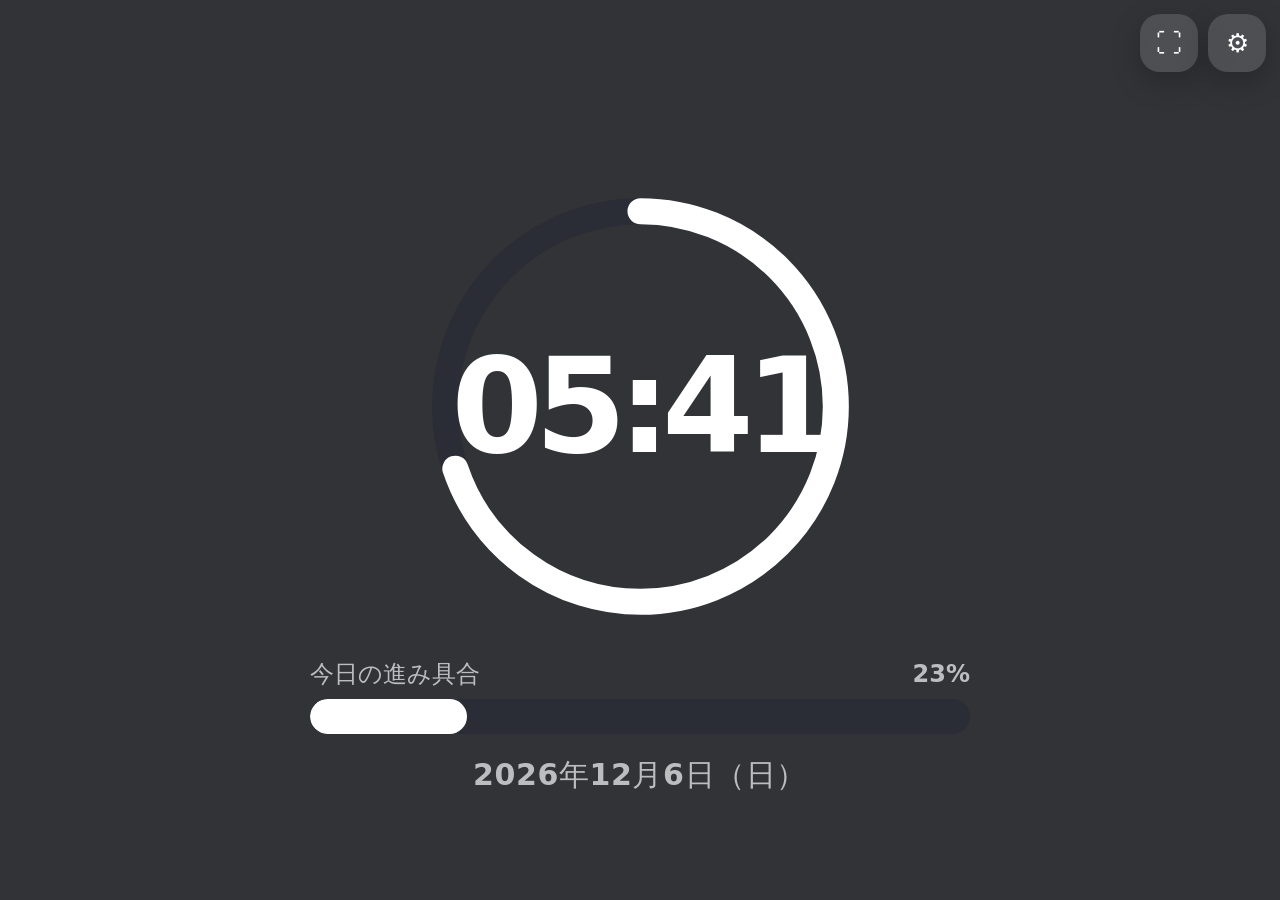
==== commit ddb8a17c: "Add files via upload" ====
--- a/index.html
+++ b/index.html
@@ -61,7 +61,7 @@
 
     <label class="setting-row">
       <span>UIサイズ</span>
-      <input id="uiSize" type="range" min="90" max="180" step="1">
+      <input id="uiSize" type="range" min="80" max="150" step="1">
     </label>
 
     <label class="setting-row">
--- a/style.css
+++ b/style.css
@@ -6,29 +6,30 @@
   --line-bg-color: #2a2d35;
   --rise-bg: rgba(255, 255, 255, 0.14);
 
-  --circle-size: 640px;
-  --time-size: 166px;
-  --date-size: 29px;
-  --day-label-size: 24px;
-  --bar-width: 760px;
-  --bar-height: 38px;
+  --circle-size: 330px;
+  --time-size: 92px;
+  --date-size: 24px;
+  --day-label-size: 19px;
+  --bar-width: 330px;
+  --bar-height: 28px;
+  --gap-main: 22px;
 }
 
 * {
   box-sizing: border-box;
 }
 
-html {
+html,
+body {
+  margin: 0;
+  width: 100%;
+  min-width: 0;
   height: 100%;
   background: var(--bg-color);
+  overflow: hidden;
 }
 
 body {
-  margin: 0;
-  min-height: 100%;
-  min-height: 100dvh;
-  overflow: hidden;
-  background: var(--bg-color);
   color: var(--text-color);
   font-family: system-ui, -apple-system, BlinkMacSystemFont, "Hiragino Sans", "Yu Gothic", sans-serif;
   -webkit-font-smoothing: antialiased;
@@ -39,11 +40,11 @@
   position: fixed;
   left: 0;
   bottom: 0;
+  z-index: 0;
   width: 100%;
   height: 0%;
   background: var(--rise-bg);
   pointer-events: none;
-  z-index: 0;
   animation: riseMinute 60s linear infinite;
   will-change: height;
 }
@@ -54,29 +55,39 @@
 }
 
 .app {
-  position: relative;
+  position: fixed;
+  inset: 0;
   z-index: 1;
-  min-height: 100dvh;
-  display: grid;
-  place-items: center;
-  padding: max(10px, env(safe-area-inset-top)) max(6px, env(safe-area-inset-right)) max(10px, env(safe-area-inset-bottom)) max(6px, env(safe-area-inset-left));
+  display: flex;
+  align-items: center;
+  justify-content: center;
+  padding:
+    max(86px, calc(env(safe-area-inset-top) + 76px))
+    max(12px, env(safe-area-inset-right))
+    max(18px, env(safe-area-inset-bottom))
+    max(12px, env(safe-area-inset-left));
+  overflow: hidden;
 }
 
 .clock-area {
-  width: min(100vw, 980px);
+  width: min(100%, 760px);
+  height: 100%;
+  min-height: 0;
   display: flex;
   flex-direction: column;
   align-items: center;
   justify-content: center;
+  gap: var(--gap-main);
+  overflow: hidden;
 }
 
 .circle-wrap {
   position: relative;
   width: var(--circle-size);
   height: var(--circle-size);
-  max-width: 98vw;
-  max-height: 72dvh;
-  margin: 0 auto clamp(8px, 2dvh, 24px);
+  max-width: 100%;
+  max-height: 100%;
+  flex: 0 0 auto;
 }
 
 .hour-ring {
@@ -105,33 +116,40 @@
   position: absolute;
   inset: 0;
   display: flex;
-  flex-direction: column;
   align-items: center;
   justify-content: center;
+  overflow: hidden;
 }
 
 .time {
+  width: 94%;
+  color: var(--text-color);
   font-size: var(--time-size);
-  font-weight: 820;
-  line-height: 0.88;
-  letter-spacing: -0.04em;
+  font-weight: 830;
+  line-height: 0.9;
+  letter-spacing: -0.065em;
   font-variant-numeric: tabular-nums;
-}
-
+  text-align: center;
+  white-space: nowrap;
+  overflow: hidden;
+}
 
 .day-section {
-  width: var(--bar-width);
-  max-width: 96vw;
+  width: min(var(--bar-width), 96vw);
+  flex: 0 0 auto;
 }
 
 .day-label {
   display: flex;
   justify-content: space-between;
-  gap: 18px;
-  margin-bottom: clamp(8px, 1.6dvh, 14px);
+  align-items: baseline;
+  gap: 14px;
+  margin-bottom: 10px;
   color: var(--muted-color);
   font-size: var(--day-label-size);
-  font-weight: 560;
+  font-weight: 590;
+  line-height: 1.15;
+  white-space: nowrap;
 }
 
 .bar-bg {
@@ -151,11 +169,18 @@
 }
 
 .date {
-  margin-top: clamp(8px, 1.7dvh, 18px);
+  width: 96vw;
+  max-width: 760px;
+  flex: 0 0 auto;
   color: var(--muted-color);
   font-size: var(--date-size);
-  font-weight: 540;
+  font-weight: 560;
+  line-height: 1.22;
   letter-spacing: 0.02em;
+  text-align: center;
+  white-space: nowrap;
+  overflow: hidden;
+  text-overflow: clip;
 }
 
 .top-actions {
@@ -169,32 +194,32 @@
 }
 
 .icon-button {
-  width: 52px;
-  height: 52px;
+  width: 58px;
+  height: 58px;
   border: 0;
-  border-radius: 18px;
+  border-radius: 20px;
   color: var(--text-color);
   background: rgba(255, 255, 255, 0.14);
   box-shadow: 0 10px 30px rgba(0,0,0,0.22);
   backdrop-filter: blur(14px);
   -webkit-backdrop-filter: blur(14px);
-  font-size: 24px;
+  font-size: 26px;
   line-height: 1;
   cursor: pointer;
 }
 
 .settings-panel {
   position: fixed;
-  top: calc(max(14px, env(safe-area-inset-top)) + 64px);
-  right: max(14px, env(safe-area-inset-right));
+  top: max(84px, calc(env(safe-area-inset-top) + 76px));
+  right: max(12px, env(safe-area-inset-right));
   z-index: 5;
-  width: min(340px, calc(100vw - 28px));
-  max-height: calc(100dvh - 92px - env(safe-area-inset-bottom));
+  width: min(320px, calc(100vw - 24px));
+  max-height: calc(100dvh - 104px - env(safe-area-inset-bottom));
   overflow: auto;
-  padding: 18px;
-  border-radius: 24px;
+  padding: 16px;
+  border-radius: 22px;
   color: white;
-  background: rgba(18, 19, 24, 0.86);
+  background: rgba(18, 19, 24, 0.90);
   box-shadow: 0 18px 60px rgba(0, 0, 0, 0.42);
   backdrop-filter: blur(18px);
   -webkit-backdrop-filter: blur(18px);
@@ -210,11 +235,11 @@
   align-items: flex-start;
   justify-content: space-between;
   gap: 14px;
-  margin-bottom: 14px;
+  margin-bottom: 12px;
 }
 
 .panel-title {
-  font-size: 18px;
+  font-size: 17px;
   font-weight: 760;
 }
 
@@ -241,9 +266,9 @@
   display: grid;
   grid-template-columns: 1fr auto;
   align-items: center;
-  gap: 16px;
-  margin: 14px 0;
-  font-size: 15px;
+  gap: 14px;
+  margin: 12px 0;
+  font-size: 14px;
 }
 
 input[type="color"] {
@@ -256,19 +281,19 @@
 }
 
 input[type="range"] {
-  width: 142px;
+  width: 138px;
   accent-color: var(--accent-color);
 }
 
 .reset-button {
   width: 100%;
-  margin-top: 12px;
-  padding: 12px 14px;
+  margin-top: 10px;
+  padding: 11px 14px;
   border: 0;
   border-radius: 999px;
   color: white;
   background: rgba(255,255,255,0.16);
-  font-size: 15px;
+  font-size: 14px;
   font-weight: 650;
   cursor: pointer;
 }
@@ -280,63 +305,25 @@
   transform: translateY(-8px);
 }
 
-@media (orientation: landscape) and (max-height: 560px) {
-  .clock-area {
-    transform: translateY(4px);
+/* Safariの下部バーが出ている通常表示でも破綻しにくくする */
+@media (max-height: 720px) {
+  .app {
+    padding-top: max(76px, calc(env(safe-area-inset-top) + 66px));
+    padding-bottom: max(12px, env(safe-area-inset-bottom));
   }
 
-  .circle-wrap {
-    max-height: 58dvh;
-    margin-bottom: 12px;
+  .icon-button {
+    width: 50px;
+    height: 50px;
+    border-radius: 18px;
+    font-size: 23px;
   }
 
-  .date {
-    margin-top: 10px;
+  .top-actions {
+    gap: 8px;
   }
 }
 
-@media (max-width: 420px) {
-  .icon-button {
-    width: 48px;
-    height: 48px;
-    border-radius: 16px;
-  }
-
-  .settings-panel {
-    top: calc(max(12px, env(safe-area-inset-top)) + 58px);
-  }
-}
-
-
-/* スマホでは時刻を最優先で大きく見せる */
-@media (max-width: 480px) {
-  .sub-label {
-    font-size: max(16px, var(--label-size));
-  }
-
-  .day-section {
-    max-width: 96vw;
-  }
-
-  .date {
-    font-size: max(20px, var(--date-size));
-  }
-}
-
-
-/* 縦画面専用に戻すための調整 */
-@media (orientation: portrait) {
-  .clock-area {
-    flex-direction: column;
-  }
-
-  .circle-wrap {
-    max-width: 99vw;
-    max-height: 74dvh;
-  }
-}
-
-/* 横向きにしても回転表示はしない。自然な縦積みのまま表示する */
 @media (orientation: landscape) {
   .app,
   .clock-area,
@@ -345,8 +332,4 @@
   .settings-panel {
     transform: none;
   }
-
-  .circle-wrap {
-    max-height: 68dvh;
-  }
-}
+}
